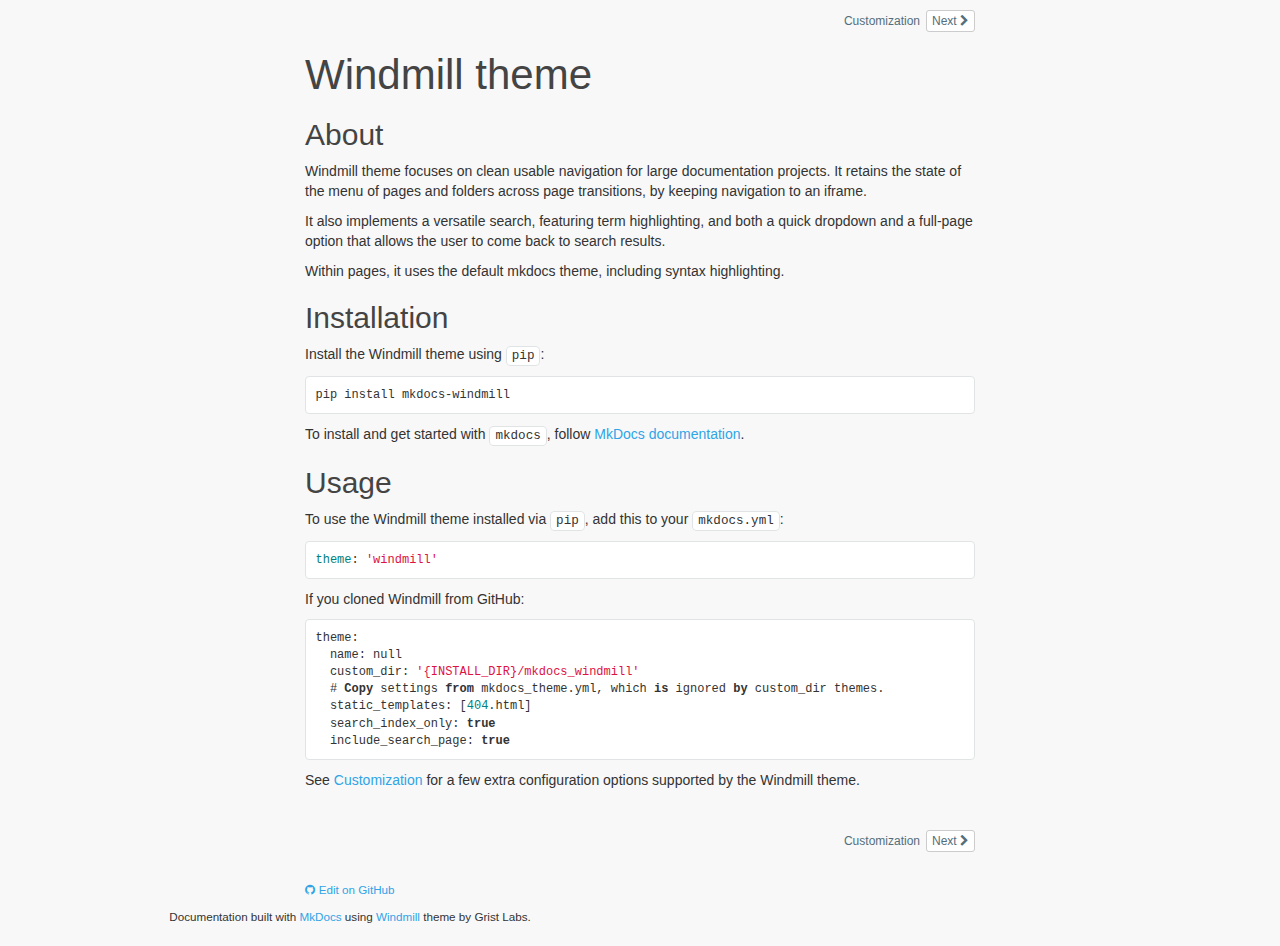
==== index.html @ 1490819e "Deployed d95f687 with MkDocs version: 1.0.4" ====
<!DOCTYPE html>
<html lang="en">
<head>
  
  
    <meta charset="utf-8">
    <meta http-equiv="X-UA-Compatible" content="IE=edge">
    <meta name="viewport" content="width=device-width, initial-scale=1.0">
    
    <meta name="author" content="Dmitry S">
    
    <link rel="shortcut icon" href="./img/favicon.ico">
    <meta name="viewport" content="width=device-width, initial-scale=1.0, maximum-scale=1.0, user-scalable=0" />
    <title>Usage - Windmill MkDocs Theme</title>
    <link href="./css/bootstrap-3.3.7.min.css" rel="stylesheet">
    <link href="./css/font-awesome-4.7.0.css" rel="stylesheet">
    <link href="./css/base.css" rel="stylesheet">
    <link rel="stylesheet" href="./css/highlight.css">
    <!-- HTML5 shim and Respond.js IE8 support of HTML5 elements and media queries -->
    <!--[if lt IE 9]>
        <script src="https://oss.maxcdn.com/libs/html5shiv/3.7.0/html5shiv.js"></script>
        <script src="https://oss.maxcdn.com/libs/respond.js/1.3.0/respond.min.js"></script>
    <![endif]-->

    <script src="./js/jquery-3.2.1.min.js"></script>
    <script src="./js/bootstrap-3.3.7.min.js"></script>
    <script src="./js/highlight.pack.js"></script>
    
    <base target="_top">
    <script>
      var base_url = '.';
      var is_top_frame = false;
        
        var pageToc = [
          {title: "Windmill theme", url: "#_top", children: [
              {title: "About", url: "#about" },
              {title: "Installation", url: "#installation" },
              {title: "Usage", url: "#usage" },
          ]},
        ];

    </script>
    <script src="./js/base.js"></script> 
</head>

<body>
<script>
if (is_top_frame) { $('body').addClass('wm-top-page'); }
</script>



<div class="container-fluid wm-page-content">
  <a name="_top"></a>
    

  <div class="row wm-article-nav-buttons" role="navigation" aria-label="navigation">
    
    <div class="wm-article-nav pull-right">
      <a href="customization/" class="btn btn-xs btn-default pull-right">
        Next
        <i class="fa fa-chevron-right" aria-hidden="true"></i>
      </a>
      <a href="customization/" class="btn btn-xs btn-link">
        Customization
      </a>
    </div>
    
  </div>

    

    <h1 id="windmill-theme">Windmill theme<a class="headerlink" href="#windmill-theme" title="Permanent link">#</a></h1>
<h2 id="about">About<a class="headerlink" href="#about" title="Permanent link">#</a></h2>
<p>Windmill theme focuses on clean usable navigation for large documentation
projects. It retains the state of the menu of pages and folders across page
transitions, by keeping navigation to an iframe.</p>
<p>It also implements a versatile search, featuring term highlighting, and both a
quick dropdown and a full-page option that allows the user to come back to
search results.</p>
<p>Within pages, it uses the default mkdocs theme, including syntax highlighting.</p>
<h2 id="installation">Installation<a class="headerlink" href="#installation" title="Permanent link">#</a></h2>
<p>Install the Windmill theme using <code>pip</code>:</p>
<pre><code class="sh">pip install mkdocs-windmill
</code></pre>

<p>To install and get started with <code>mkdocs</code>, follow <a href="http://www.mkdocs.org/#installation">MkDocs documentation</a>.</p>
<h2 id="usage">Usage<a class="headerlink" href="#usage" title="Permanent link">#</a></h2>
<p>To use the Windmill theme installed via <code>pip</code>, add this to your <code>mkdocs.yml</code>:</p>
<pre><code class="yaml">theme: 'windmill'
</code></pre>

<p>If you cloned Windmill from GitHub:</p>
<pre><code class="yaml">theme:
  name: null
  custom_dir: '{INSTALL_DIR}/mkdocs_windmill'
  # Copy settings from mkdocs_theme.yml, which is ignored by custom_dir themes.
  static_templates: [404.html]
  search_index_only: true
  include_search_page: true
</code></pre>

<p>See <a href="customization/">Customization</a> for a few extra configuration options
supported by the Windmill theme.</p>

  <br>
    

  <div class="row wm-article-nav-buttons" role="navigation" aria-label="navigation">
    
    <div class="wm-article-nav pull-right">
      <a href="customization/" class="btn btn-xs btn-default pull-right">
        Next
        <i class="fa fa-chevron-right" aria-hidden="true"></i>
      </a>
      <a href="customization/" class="btn btn-xs btn-link">
        Customization
      </a>
    </div>
    
  </div>

    <br>
</div>

<footer class="col-md-12 wm-page-content">
      <p>
        <a href="https://github.com/gristlabs/mkdocs-windmill/edit/master/docs/index.md"><i class="fa fa-github"></i>
Edit on GitHub</a>
      </p>
  <p>Documentation built with <a href="http://www.mkdocs.org/">MkDocs</a> using <a href="https://github.com/gristlabs/mkdocs-windmill">Windmill</a> theme by Grist Labs.</p>
</footer>

</body>
</html>
---- css/base.css ----
body {
    background-color: #f8f8f8;
}

/***********************************************************************
 Top bar
 ***********************************************************************/

.navbar {
  background-color: #546e7a;
  box-shadow: 0 1.5px 3px rgba(0,0,0,.24), 0 3px 8px rgba(0,0,0,.05);
  border: none;
  border-radius: 0px;
  margin-bottom: 0px;
  height: 50px;
  z-index: 2;
}

.wm-top-page {
  overflow: hidden;
}

.wm-page-content {
  max-width: 700px;
  position: relative;
}

.wm-page-top-frame { display: none; }
.wm-top-page > .wm-page-top-frame { display: block; }
.wm-top-page > .wm-page-content { display: none; }

.wm-top-brand {
  display: inline-block;
  float: left;
  overflow: visible;
  width: 0px;
  height: 50px;
  color: #fff;
  font-size: 18px;
  white-space: nowrap;
  text-decoration: none;
}

.wm-top-link, .wm-top-link:hover, .wm-top-link:active, .wm-top-link:visited, .wm-top-link:focus {
  color: #fff;
  text-decoration: none;
}

.wm-vcenter:before {
  content: '';
  display: inline-block;
  height: 100%;
  vertical-align: middle;
  margin-left: -0.25em;
}

.wm-vcentered {
  display: inline-block;
  vertical-align: middle;
}

.wm-top-title {
  display: inline-block;
  line-height: 16px;
  vertical-align: middle;
}

.wm-top-logo {
  max-height: 100%;
}

.wm-top-version {
  border: 1px solid #ddd;
  border-radius: 3px;
  padding: 0px 5px;
  color: #ddd;
  font-size: 8pt;
}

.wm-top-tool {
  height: 50px;
  white-space: nowrap;
}

.wm-top-tool-expanded {
  position: absolute;
  right: 0px;
  padding: inherit;
  width: 100%;
  background-color: #546e7a;
}

.wm-top-search {
  width: 20rem;
}

#wm-toc-button {
  margin-right: 1rem;
  margin-left: 0.5rem;
}

/***********************************************************************
 Table of contents (side pane)
 ***********************************************************************/

.wm-toc-pane {
  position: absolute;
  top: 0px;
  padding-top: 70px;
  height: 100%;
  width: 250px;
  z-index: 1;
  background-color: #f2f2f2;
  border-right: 1px solid #e0e0e0;
  overflow: auto;
  margin-left: 0px;
  padding-left: 1rem;
  padding-right: 1rem;
  padding-bottom: 2rem;
  transition: margin-left 0.3s;
}

.wm-content-pane {
  position: absolute;
  top: 0px;
  padding-top: 50px;
  height: 100%;
  width: 100%;
  z-index: 0;
  padding-left: 250px;
  transition: padding-left 0.3s;
  /* required for iPhone to scroll the contained iframe */
  -webkit-overflow-scrolling: touch;
}

.wm-toc-pane.wm-toc-dropdown {
  position: absolute;
  display: block;
  top: 0;
  left: 0;
  margin-left: 0;
  height: auto;
  box-shadow: 2px 3px 4px 0 grey;
}

.wm-toc-repo {
  margin-top: -15px;
  margin-bottom: 5px;
  padding-bottom: 5px;
  border-bottom: 1px solid #e0e0e0;
}

.wm-toc-hidden > .wm-toc-pane {
  margin-left: -250px;
}

.wm-toc-hidden > .wm-content-pane {
  padding-left: 0px;
}

.wm-small-show {
  display: none;
}

#wm-search-form {
  width: 100%;
}
#wm-search-show {
  display: none;
}

@media (max-width: 600px) {
  .wm-small-hide {
    display: none;
  }
  .wm-small-show {
    display: block;
  }
  .wm-small-left {
    float: left !important;
  }
  #wm-search-show {
    display: block;
    margin-left: 1rem;
  }
  .wm-top-tool-expanded #wm-search-show {
    display: none;
  }
  .wm-top-search {
    display: none;
  }
  .wm-top-tool-expanded .wm-top-search {
    display: table;
    width: 100%;
    padding: 0px;
  }

  .wm-top-page {
    overflow: visible;
  }
  .wm-top-container {
    /* This prevents horizontal overflow, but cuts off search results on bigger
     * screens, so included in small-screen section */
    overflow-x: hidden;
  }
  .wm-toc-pane {
    display: none;
  }
  .wm-content-pane {
    padding-left: 0px;
    overflow: visible;
  }
}

.wm-toctree {
  list-style-type: none;
  line-height: 16px;
  padding-left: 0px;
}

.wm-toctree a, .wm-toctree a:visited, .wm-toctree a:hover, .wm-toctree a:focus {
  color: #546e7a;
  text-decoration: none;
  outline: none;
}

.wm-toc-text {
  display: block;
  padding: 4px;
  cursor: pointer;
}

.wm-toc-lev1 > .wm-toc-text { padding-left: 14px; }
.wm-toc-lev2 > .wm-toc-text { padding-left: 28px; }
.wm-toc-lev3 > .wm-toc-text { padding-left: 42px; }

.wm-toc-lev1 + .wm-page-toc { margin-left: 14px; }
.wm-toc-lev2 + .wm-page-toc { margin-left: 28px; }
.wm-toc-lev3 + .wm-page-toc { margin-left: 42px; }

.wm-toc-li-nested {
  padding: 0px;
  margin: 0px;
}

.wm-toc-opener > .wm-toc-text::before {
  content: "\25B6 \FE0E";
  display: inline-block;
  vertical-align: middle;
  font-size: 8px;
  width: 14px;
}

.wm-toc-opener.wm-toc-open > .wm-toc-text::before {
  content: "\25BC \FE0E";
}

.wm-toc-li.wm-current, .wm-toc-li.wm-current:hover {
  background-color: #546e7a;
  color: white;
}

.wm-toc-li:hover {
  background-color: #e0e0e0;
}

.wm-toc-li.wm-current a {
  color: white;
}

.wm-toc-li-nested.wm-page-toc {
  font-size: 1.2rem;
  line-height: 1.2rem;
  overflow: hidden;
  border-left: 1px solid #546e7a;
}

.wm-page-toc-opener > .wm-toc-text::after {
  content: "\25C4";
  display: inline-block;
  float: right;
  vertical-align: middle;
  font-size: 8px;
}

.wm-page-toc-opener.wm-page-toc-open > .wm-toc-text::after {
  content: "\25BC";
}

.wm-page-toc-text {
  padding: 2px 2px 2px 1rem;
  display: block;
  cursor: pointer;
}

.wm-article {
  width: 1px;
  min-width: 100%;
  height: 100%;
  border: none;
}

.btn:focus, .btn:active:focus, .btn.active:focus, .btn.focus, .btn:active.focus, .btn.active.focus {
  outline: none;
}

.btn-default:focus, .btn-default.focus {
  color: #333;
  background-color: #fff;
  border-color: #ccc;
}

.btn-default.greybtn {
  color: #888;
}

.wm-article-nav-buttons {
  margin: 1rem 0;
}

.wm-page-content img {
  max-width: 100%;
  display: inline-block;
  padding: 4px;
  line-height: 1.428571429;
  background-color: #fff;
  border: 1px solid #ddd;
  border-radius: 4px;
  margin: 20px auto 30px auto;
}

.wm-page-content a {
  color: #2fa4e7;
}

.wm-article-nav {
  display: inline-block;
  max-width: 48%;
  white-space: nowrap;
  color: #546e7a;
  text-align: right;
}

.wm-article-nav > .btn-link {
  display: block;
  padding-left: 0.5rem;
  padding-right: 0.5rem;
  overflow: hidden;
  text-overflow: ellipsis;
}

.wm-article-nav > a, .wm-article-nav > a:visited, .wm-article-nav > a:hover, .wm-article-nav > a:focus {
  color: #546e7a;
  text-decoration: none;
  outline: none;
}

/***********************************************************************
 * Dropdown search results
 ***********************************************************************/
#mkdocs-search-results.dropdown-menu {
  width: 40rem;
  overflow-y: auto;
  overflow-x: hidden;
  white-space: normal;
  max-height: calc(100vh - 60px);
  max-width: 90vw;
}

#mkdocs-search-results {
  font-family: "Helvetica Neue",Helvetica,Arial,sans-serif,FontAwesome;
}

.search-link {
  font-size: 1.2rem;
}

.search-title {
  font-weight: bold;
  color: #337ab7;
  padding-right: 1rem;
}

.search-text {
  color: #666;
  overflow: hidden;
  text-overflow: ellipsis;
}

.search-text > b {
  color: #000;
}

.wm-search-page {
  list-style: none;
  padding: 5px 0;
}

.wm-search-page > li {
  padding: 1rem 0;
  border-bottom: 1px solid #ccc;
}

.wm-search-page .search-link {
  font-size: inherit;
}

.wm-search-page .search-link:hover, .wm-search-page .search-link:active {
  text-decoration: none;
}

.wm-search-page .search-link:hover .search-title {
  text-decoration: underline;
}



/***********************************************************************
 * The rest is taken from base.css from mkdocs.
 ***********************************************************************/

.source-links {
  float: right;
}

h1 {
    color: #444;
    font-weight: 400;
    font-size: 42px;
}

h2, h3, h4, h5, h6 {
    color: #444;
    font-weight: 300;
}

hr {
    border-top: 1px solid #aaa;
}

pre, .rst-content tt {
    max-width: 100%;
    background: #fff;
    border: solid 1px #e1e4e5;
    color: #333;
    overflow-x: auto;
}

code.code-large, .rst-content tt.code-large {
    font-size: 90%;
}

code {
    padding: 2px 5px;
    background: #fff;
    border: solid 1px #e1e4e5;
    color: #333;
    white-space: pre-wrap;
    word-wrap: break-word;
}

pre code {
    background: transparent;
    border: none;
    white-space: pre;
    word-wrap: normal;
    font-family: monospace,serif;
    font-size: 12px;
}

a code {
    color: #2FA4E7;
}

a:hover code, a:focus code {
    color: #157AB5;
}

footer {
    margin-bottom: 10px;
    text-align: center;
    font-weight: 200;
    font-size: smaller;
}

.modal-dialog {
    margin-top: 60px;
}

.headerlink {
    font-family: FontAwesome;
    font-size: 14px;
    display: none;
    padding-left: .5em;
}

h1:hover .headerlink, h2:hover .headerlink, h3:hover .headerlink, h4:hover .headerlink, h5:hover .headerlink, h6:hover .headerlink{
    display:inline-block;
}

.admonition {
    padding: 15px;
    margin-bottom: 20px;
    border: 1px solid transparent;
    border-radius: 4px;
    text-align: left;
}

.admonition.note { /* csslint allow: adjoining-classes */
    color: #3a87ad;
    background-color: #d9edf7;
    border-color: #bce8f1;
}

.admonition.warning { /* csslint allow: adjoining-classes */
    color: #c09853;
    background-color: #fcf8e3;
    border-color: #fbeed5;
}

.admonition.danger { /* csslint allow: adjoining-classes */
    color: #b94a48;
    background-color: #f2dede;
    border-color: #eed3d7;
}

.admonition-title {
    font-weight: bold;
    text-align: left;
}
---- css/highlight.css ----
/*
This is the GitHub theme for highlight.js

github.com style (c) Vasily Polovnyov <vast@whiteants.net>

*/

.hljs {
  display: block;
  overflow-x: auto;
  color: #333;
  -webkit-text-size-adjust: none;
}

.hljs-comment,
.diff .hljs-header,
.hljs-javadoc {
  color: #998;
  font-style: italic;
}

.hljs-keyword,
.css .rule .hljs-keyword,
.hljs-winutils,
.nginx .hljs-title,
.hljs-subst,
.hljs-request,
.hljs-status {
  color: #333;
  font-weight: bold;
}

.hljs-number,
.hljs-hexcolor,
.ruby .hljs-constant {
  color: #008080;
}

.hljs-string,
.hljs-tag .hljs-value,
.hljs-phpdoc,
.hljs-dartdoc,
.tex .hljs-formula {
  color: #d14;
}

.hljs-title,
.hljs-id,
.scss .hljs-preprocessor {
  color: #900;
  font-weight: bold;
}

.hljs-list .hljs-keyword,
.hljs-subst {
  font-weight: normal;
}

.hljs-class .hljs-title,
.hljs-type,
.vhdl .hljs-literal,
.tex .hljs-command {
  color: #458;
  font-weight: bold;
}

.hljs-tag,
.hljs-tag .hljs-title,
.hljs-rule .hljs-property,
.django .hljs-tag .hljs-keyword {
  color: #000080;
  font-weight: normal;
}

.hljs-attribute,
.hljs-variable,
.lisp .hljs-body,
.hljs-name {
  color: #008080;
}

.hljs-regexp {
  color: #009926;
}

.hljs-symbol,
.ruby .hljs-symbol .hljs-string,
.lisp .hljs-keyword,
.clojure .hljs-keyword,
.scheme .hljs-keyword,
.tex .hljs-special,
.hljs-prompt {
  color: #990073;
}

.hljs-built_in {
  color: #0086b3;
}

.hljs-preprocessor,
.hljs-pragma,
.hljs-pi,
.hljs-doctype,
.hljs-shebang,
.hljs-cdata {
  color: #999;
  font-weight: bold;
}

.hljs-deletion {
  background: #fdd;
}

.hljs-addition {
  background: #dfd;
}

.diff .hljs-change {
  background: #0086b3;
}

.hljs-chunk {
  color: #aaa;
}
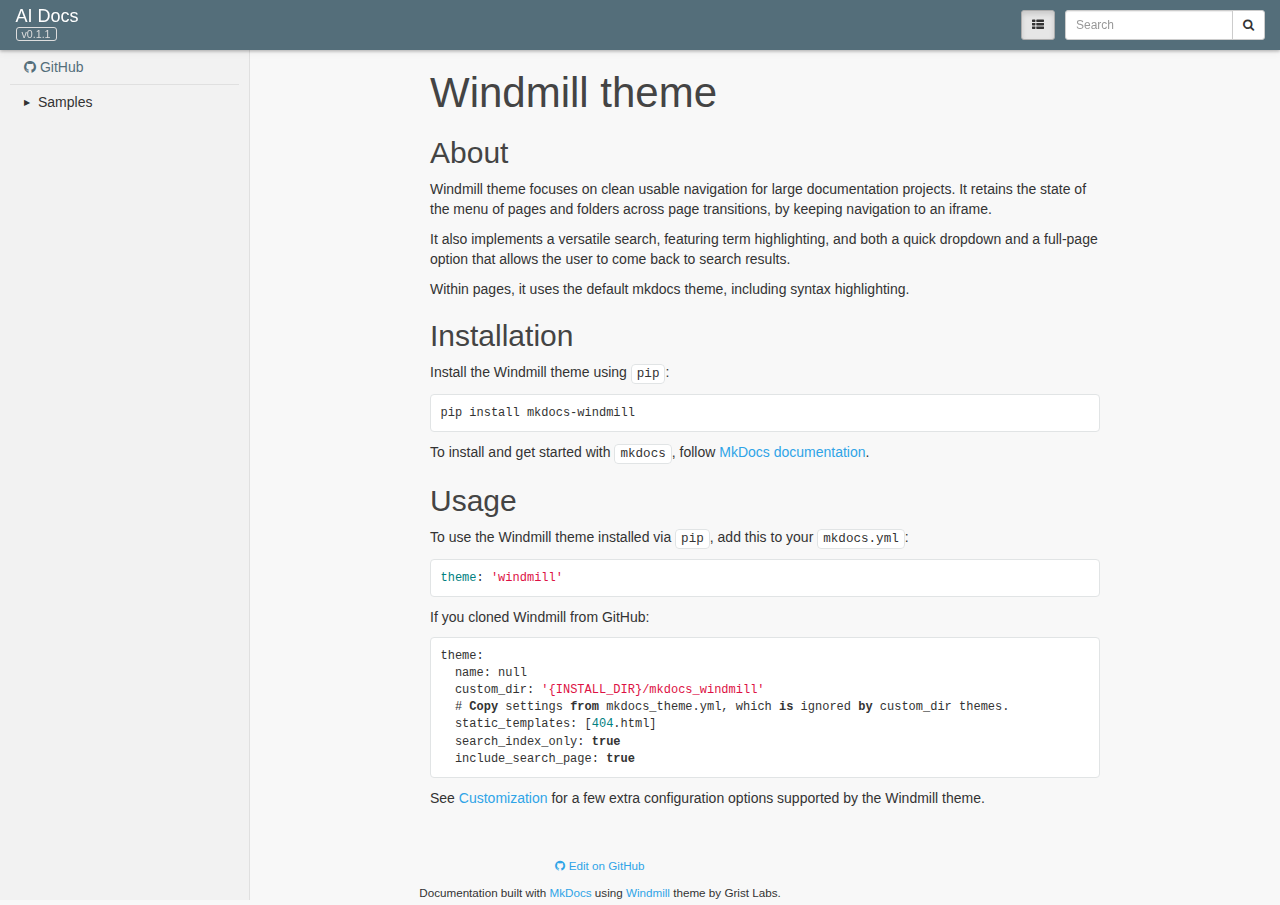
==== commit bca8fc02: "Deployed 7ea8dad with MkDocs version: 1.0.4" ====
--- a/index.html
+++ b/index.html
@@ -6,12 +6,12 @@
     <meta charset="utf-8">
     <meta http-equiv="X-UA-Compatible" content="IE=edge">
     <meta name="viewport" content="width=device-width, initial-scale=1.0">
-    
-    <meta name="author" content="Dmitry S">
+    <meta name="description" content="ML Knowledge Documentation">
+    <meta name="author" content="J Sundar">
     
     <link rel="shortcut icon" href="./img/favicon.ico">
     <meta name="viewport" content="width=device-width, initial-scale=1.0, maximum-scale=1.0, user-scalable=0" />
-    <title>Usage - Windmill MkDocs Theme</title>
+    <title>AI Docs</title>
     <link href="./css/bootstrap-3.3.7.min.css" rel="stylesheet">
     <link href="./css/font-awesome-4.7.0.css" rel="stylesheet">
     <link href="./css/base.css" rel="stylesheet">
@@ -26,10 +26,12 @@
     <script src="./js/bootstrap-3.3.7.min.js"></script>
     <script src="./js/highlight.pack.js"></script>
     
+      <script src="./js/elasticlunr.min.js"></script>
+    
     <base target="_top">
     <script>
       var base_url = '.';
-      var is_top_frame = false;
+      var is_top_frame = (window === window.parent);
         
         var pageToc = [
           {title: "Windmill theme", url: "#_top", children: [
@@ -48,30 +50,100 @@
 if (is_top_frame) { $('body').addClass('wm-top-page'); }
 </script>
 
+<nav class="navbar wm-page-top-frame">
+  <div class="container-fluid wm-top-container">
+    
+    <div class="wm-top-tool pull-right wm-vcenter">
+      <form class="dropdown wm-vcentered" id="wm-search-form" action="./search.html">
+        
+        <button id="wm-search-show" class="btn btn-sm btn-default" type="submit"
+          ><i class="fa fa-search" aria-hidden="true"></i></button>
 
+        <div class="input-group input-group-sm wm-top-search">
+          <input type="text" name="q" class="form-control" id="mkdocs-search-query" placeholder="Search" autocomplete="off">
+          <span class="input-group-btn" role="search">
+            
+            <button class="btn btn-default dropdown-toggle collapse" data-toggle="dropdown" type="button"><span class="caret"></span></button>
+            <ul id="mkdocs-search-results" class="dropdown-menu dropdown-menu-right"></ul>
+            <button id="wm-search-go" class="btn btn-default" type="submit"><i class="fa fa-search" aria-hidden="true"></i></button>
+          </span>
+        </div>
+      </form>
+    </div>
+
+    
+    <div class="wm-top-tool wm-vcenter pull-right wm-small-left">
+      <button id="wm-toc-button" type="button" class="btn btn-sm btn-default wm-vcentered"><i class="fa fa-th-list" aria-hidden="true"></i></button>
+    </div>
+
+    
+    
+
+    
+    <a href="" class="wm-top-brand wm-top-link wm-vcenter">
+      
+      <div class="wm-top-title">
+        AI Docs<br>
+        
+          <span class="wm-top-version">v0.1.1</span>
+        
+      </div>
+    </a>
+  </div>
+</nav>
+
+  <div id="main-content" class="wm-page-top-frame">
+    
+<nav class="wm-toc-pane">
+  
+    <ul class="wm-toctree wm-toc-repo">
+      <li class="wm-toc-li wm-toc-lev1">
+      <a class="wm-article-link wm-toc-text" href="https://github.com/ai-docs/knowledge/">
+        <i class="fa fa-github"></i>
+
+        GitHub
+      </a>
+      </li>
+    </ul>
+  <ul class="wm-toctree">
+        <li class="wm-toc-li wm-toc-lev1 wm-toc-opener"><span class="wm-toc-text">Samples</span>
+</li>
+<li class="wm-toc-li-nested collapse">
+  <ul class="wm-toctree">
+      <li class="wm-toc-li wm-toc-lev2 "><a href="sample-a/" class="wm-article-link wm-toc-text">Sample Page A</a>
+</li>
+      <li class="wm-toc-li wm-toc-lev2 wm-toc-opener"><span class="wm-toc-text">Sample Subfolder</span>
+</li>
+<li class="wm-toc-li-nested collapse">
+  <ul class="wm-toctree">
+      <li class="wm-toc-li wm-toc-lev3 "><a href="sample-a1/" class="wm-article-link wm-toc-text">Sample Subpage A1</a>
+</li>
+      <li class="wm-toc-li wm-toc-lev3 "><a href="sample-a2/" class="wm-article-link wm-toc-text">Sample Subpage A2</a>
+</li>
+  </ul>
+</li>
+
+      <li class="wm-toc-li wm-toc-lev2 "><a href="sample-b/" class="wm-article-link wm-toc-text">Sample Page B</a>
+</li>
+  </ul>
+</li>
+
+  </ul>
+</nav>
+
+    <div class="wm-content-pane">
+      <iframe class="wm-article" name="article"></iframe>
+    </div>
+  </div>
 
 <div class="container-fluid wm-page-content">
   <a name="_top"></a>
     
 
-  <div class="row wm-article-nav-buttons" role="navigation" aria-label="navigation">
-    
-    <div class="wm-article-nav pull-right">
-      <a href="customization/" class="btn btn-xs btn-default pull-right">
-        Next
-        <i class="fa fa-chevron-right" aria-hidden="true"></i>
-      </a>
-      <a href="customization/" class="btn btn-xs btn-link">
-        Customization
-      </a>
-    </div>
-    
-  </div>
-
     
 
-    <h1 id="windmill-theme">Windmill theme<a class="headerlink" href="#windmill-theme" title="Permanent link">#</a></h1>
-<h2 id="about">About<a class="headerlink" href="#about" title="Permanent link">#</a></h2>
+    <h1 id="windmill-theme">Windmill theme</h1>
+<h2 id="about">About</h2>
 <p>Windmill theme focuses on clean usable navigation for large documentation
 projects. It retains the state of the menu of pages and folders across page
 transitions, by keeping navigation to an iframe.</p>
@@ -79,13 +151,13 @@
 quick dropdown and a full-page option that allows the user to come back to
 search results.</p>
 <p>Within pages, it uses the default mkdocs theme, including syntax highlighting.</p>
-<h2 id="installation">Installation<a class="headerlink" href="#installation" title="Permanent link">#</a></h2>
+<h2 id="installation">Installation</h2>
 <p>Install the Windmill theme using <code>pip</code>:</p>
 <pre><code class="sh">pip install mkdocs-windmill
 </code></pre>
 
 <p>To install and get started with <code>mkdocs</code>, follow <a href="http://www.mkdocs.org/#installation">MkDocs documentation</a>.</p>
-<h2 id="usage">Usage<a class="headerlink" href="#usage" title="Permanent link">#</a></h2>
+<h2 id="usage">Usage</h2>
 <p>To use the Windmill theme installed via <code>pip</code>, add this to your <code>mkdocs.yml</code>:</p>
 <pre><code class="yaml">theme: 'windmill'
 </code></pre>
@@ -106,30 +178,20 @@
   <br>
     
 
-  <div class="row wm-article-nav-buttons" role="navigation" aria-label="navigation">
-    
-    <div class="wm-article-nav pull-right">
-      <a href="customization/" class="btn btn-xs btn-default pull-right">
-        Next
-        <i class="fa fa-chevron-right" aria-hidden="true"></i>
-      </a>
-      <a href="customization/" class="btn btn-xs btn-link">
-        Customization
-      </a>
-    </div>
-    
-  </div>
-
     <br>
 </div>
 
 <footer class="col-md-12 wm-page-content">
       <p>
-        <a href="https://github.com/gristlabs/mkdocs-windmill/edit/master/docs/index.md"><i class="fa fa-github"></i>
+        <a href="https://github.com/ai-docs/knowledge/edit/master/docs/index.md"><i class="fa fa-github"></i>
 Edit on GitHub</a>
       </p>
   <p>Documentation built with <a href="http://www.mkdocs.org/">MkDocs</a> using <a href="https://github.com/gristlabs/mkdocs-windmill">Windmill</a> theme by Grist Labs.</p>
 </footer>
 
 </body>
-</html>+</html>
+<!--
+MkDocs version : 1.0.4
+Build Date UTC : 2018-12-04 11:30:05
+-->